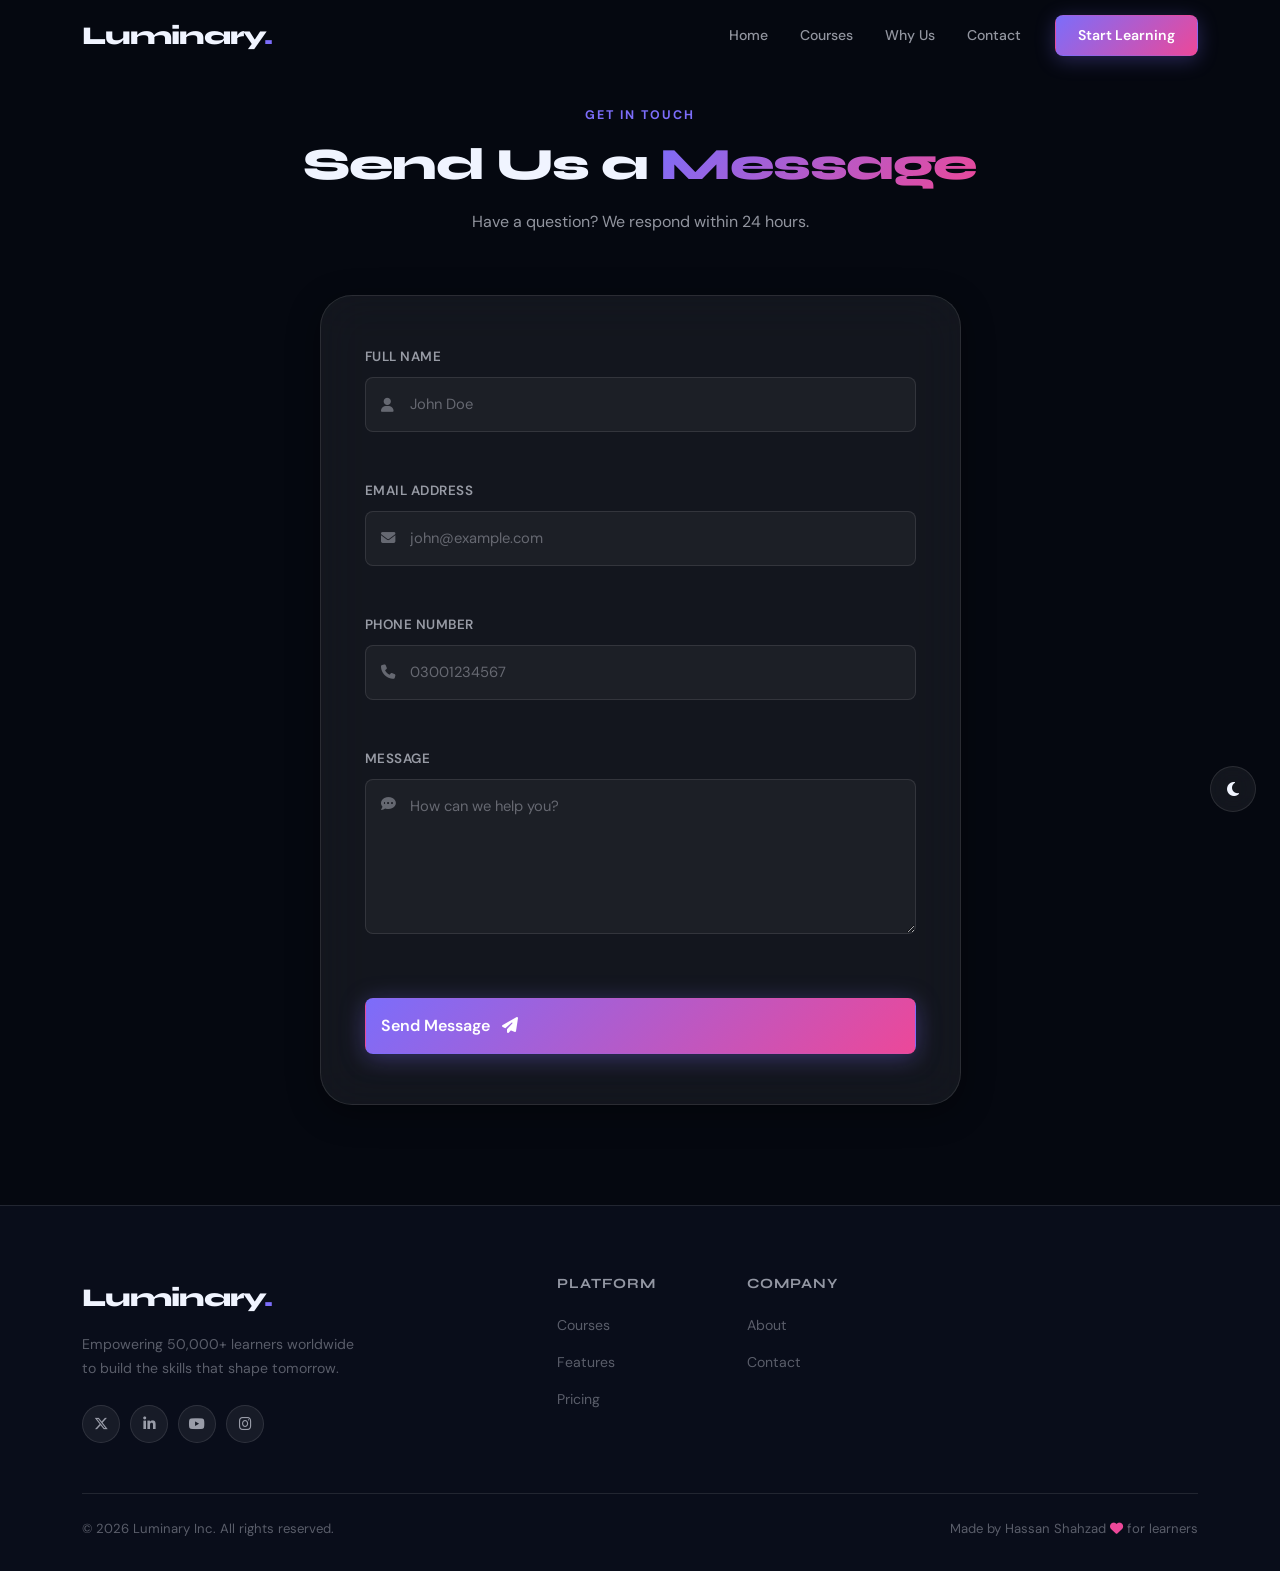
==== contact.html @ 95c2515e "Website Done" ====
<!DOCTYPE html>
<html lang="en" data-theme="dark">

<head>
    <meta charset="UTF-8" />
    <meta name="viewport" content="width=device-width, initial-scale=1.0" />
    <title>Luminary — Premium Learning Platform</title>

    <!-- Bootstrap 5 -->
    <link href="https://cdn.jsdelivr.net/npm/bootstrap@5.3.2/dist/css/bootstrap.min.css" rel="stylesheet" />
    <!-- AOS -->
    <link href="https://unpkg.com/aos@2.3.4/dist/aos.css" rel="stylesheet" />
    <!-- Animate.css -->
    <link href="https://cdnjs.cloudflare.com/ajax/libs/animate.css/4.1.1/animate.min.css" rel="stylesheet" />
    <!-- Font Awesome -->
    <link href="https://cdnjs.cloudflare.com/ajax/libs/font-awesome/6.5.0/css/all.min.css" rel="stylesheet" />
    <!-- Google Fonts -->
    <link
        href="https://fonts.googleapis.com/css2?family=Syne:wght@400;600;700;800&family=DM+Sans:ital,wght@0,300;0,400;0,500;1,300&display=swap"
        rel="stylesheet" />

    <link rel="stylesheet" href="style.css">
</head>

<body>


    <!-- SCROLL TO TOP -->
    <button id="scroll-top" title="Back to top"><i class="fa-solid fa-arrow-up"></i></button>

    <!-- DARK / LIGHT TOGGLE -->
    <button id="theme-toggle" title="Toggle theme">
        <i class="fa-solid fa-moon" id="theme-icon"></i>
    </button>

    <!-- ===================== NAVBAR ===================== -->
    <nav id="mainNav" class="navbar navbar-expand-lg fixed-top">
        <div class="container">
            <a class="navbar-brand" href="index.html">Luminary<span>.</span></a>

            <button class="navbar-toggler" type="button" data-bs-toggle="collapse" data-bs-target="#navMenu">
                <span class="toggler-line"></span>
                <span class="toggler-line"></span>
                <span class="toggler-line"></span>
            </button>

            <div class="collapse navbar-collapse" id="navMenu">
                <ul class="navbar-nav ms-auto align-items-lg-center gap-lg-1">
                    <li class="nav-item"><a class="nav-link" href="index.html">Home</a></li>
                    <li class="nav-item"><a class="nav-link" href="courses.html">Courses</a></li>
                    <li class="nav-item"><a class="nav-link" href="why.html">Why Us</a></li>
                    <li class="nav-item"><a class="nav-link" href="contact.html">Contact</a></li>
                    <li class="nav-item ms-lg-3">
                        <a class="btn btn-nav-cta" href="courses.html">Start Learning</a>
                    </li>
                </ul>
            </div>
        </div>
    </nav>

    <!-- ===================== CONTACT ===================== -->
    <section id="contact" class="section-pad">
        <div class="container">
            <div class="section-header" data-aos="fade-up">
                <span class="section-label">Get In Touch</span>
                <h2>Send Us a <span class="gradient-text">Message</span></h2>
                <p>Have a question? We respond within 24 hours.</p>
            </div>

            <div class="row justify-content-center">
                <div class="col-lg-7" data-aos="fade-up" data-aos-delay="100">
                    <div class="contact-glass">
                        <form id="contactForm" novalidate autocomplete="off">

                            <!-- Name -->
                            <div class="form-group-custom">
                                <label for="cName">Full Name</label>
                                <div class="input-wrap">
                                    <i class="fa-solid fa-user input-icon"></i>
                                    <input type="text" id="cName" name="name" placeholder="John Doe" />
                                    <span class="input-status-icon"></span>
                                </div>
                                <div class="field-feedback"></div>
                            </div>

                            <!-- Email -->
                            <div class="form-group-custom">
                                <label for="cEmail">Email Address</label>
                                <div class="input-wrap">
                                    <i class="fa-solid fa-envelope input-icon"></i>
                                    <input type="email" id="cEmail" name="email" placeholder="john@example.com" />
                                    <span class="input-status-icon"></span>
                                </div>
                                <div class="field-feedback"></div>
                            </div>

                            <!-- Phone -->
                            <div class="form-group-custom">
                                <label for="cPhone">Phone Number</label>
                                <div class="input-wrap">
                                    <i class="fa-solid fa-phone input-icon"></i>
                                    <input type="tel" id="cPhone" name="phone" placeholder="03001234567" />
                                    <span class="input-status-icon"></span>
                                </div>
                                <div class="field-feedback"></div>
                            </div>

                            <!-- Message -->
                            <div class="form-group-custom">
                                <label for="cMessage">Message</label>
                                <div class="input-wrap textarea-wrap">
                                    <i class="fa-solid fa-comment-dots input-icon"></i>
                                    <textarea id="cMessage" name="message" rows="5"
                                        placeholder="How can we help you?"></textarea>
                                    <span class="input-status-icon"></span>
                                </div>
                                <div class="field-feedback"></div>
                            </div>

                            <button type="submit" class="btn btn-primary-glow w-100 ripple-btn" id="submitBtn">
                                <span class="btn-text">Send Message <i class="fa-solid fa-paper-plane ms-2"></i></span>
                                <span class="btn-loader d-none"><i class="fa-solid fa-spinner fa-spin me-2"></i>
                                    Sending…</span>
                            </button>

                        </form>

                        <!-- Success Message -->
                        <div id="successMsg" class="success-alert d-none">
                            <i class="fa-solid fa-circle-check"></i>
                            <div>
                                <strong>Message Sent!</strong>
                                <p>We'll get back to you within 24 hours.</p>
                            </div>
                        </div>
                    </div>
                </div>
            </div>
        </div>
    </section>

    <!-- ===================== FOOTER ===================== -->
    <footer class="site-footer">
        <div class="container">
            <div class="row g-4">
                <div class="col-lg-4">
                    <div class="footer-brand">Luminary<span>.</span></div>
                    <p class="footer-desc">Empowering 50,000+ learners worldwide to build the skills that shape
                        tomorrow.</p>
                    <div class="footer-socials">
                        <a href="https://x.com" aria-label="Twitter"><i class="fa-brands fa-x-twitter"></i></a>
                        <a href="https://pk.linkedin.com/" aria-label="LinkedIn"><i
                                class="fa-brands fa-linkedin-in"></i></a>
                        <a href="https://youtube.com/" aria-label="YouTube"><i class="fa-brands fa-youtube"></i></a>
                        <a href="https://www.instagram.com/" aria-label="Instagram"><i
                                class="fa-brands fa-instagram"></i></a>
                    </div>
                </div>
                <div class="col-6 col-lg-2 offset-lg-1">
                    <h5>Platform</h5>
                    <ul>
                        <li><a href="courses.html">Courses</a></li>
                        <li><a href="why.html">Features</a></li>
                        <li><a href="courses.html">Pricing</a></li>
                    </ul>
                </div>
                <div class="col-6 col-lg-2">
                    <h5>Company</h5>
                    <ul>
                        <li><a href="why.html">About</a></li>
                        <li><a href="contact.html">Contact</a></li>
                    </ul>
                </div>
                <div class="col-6 col-lg-3">
                </div>
            </div>
            <div class="footer-bottom">
                <span>© 2026 Luminary Inc. All rights reserved.</span>
                <span>Made by Hassan Shahzad <i class="fa-solid fa-heart" style="color:#ec4899;"></i> for
                    learners</span>
            </div>
        </div>
    </footer>

    <!-- Scripts -->
    <script src="https://cdn.jsdelivr.net/npm/bootstrap@5.3.2/dist/js/bootstrap.bundle.min.js"></script>
    <script src="https://code.jquery.com/jquery-3.7.1.min.js"></script>
    <script src="https://unpkg.com/aos@2.3.4/dist/aos.js"></script>
    <script src="script.js"></script>
</body>

</html>
---- style.css ----
/* ========================================================
   LUMINARY — Premium Learning Platform
   style.css | Author: Luminary Design System
   ======================================================== */

/* ── 1. CSS CUSTOM PROPERTIES ── */
:root {
  --bg-primary: #050810;
  --bg-secondary: #090d1a;
  --bg-card: rgba(255, 255, 255, 0.04);
  --bg-glass: rgba(255, 255, 255, 0.06);
  --border-glass: rgba(255, 255, 255, 0.1);
  --text-primary: #f0f4ff;
  --text-secondary: rgba(240, 244, 255, 0.6);
  --text-muted: rgba(240, 244, 255, 0.35);
  --accent-violet: #7c6dfa;
  --accent-cyan: #22d3ee;
  --accent-pink: #ec4899;
  --accent-amber: #f59e0b;
  --accent-emerald: #10b981;
  --gradient-primary: linear-gradient(135deg, #7c6dfa 0%, #ec4899 100%);
  --gradient-secondary: linear-gradient(135deg, #22d3ee 0%, #7c6dfa 100%);
  --shadow-glow-violet: 0 0 40px rgba(124, 109, 250, 0.3);
  --shadow-glow-cyan: 0 0 40px rgba(34, 211, 238, 0.3);
  --shadow-card: 0 8px 32px rgba(0, 0, 0, 0.4);
  --radius-sm: 8px;
  --radius-md: 16px;
  --radius-lg: 24px;
  --radius-xl: 32px;
  --font-display: 'Syne', sans-serif;
  --font-body: 'DM Sans', sans-serif;
  --transition: all 0.35s cubic-bezier(0.4, 0, 0.2, 1);
  --navbar-h: 72px;
}

[data-theme="light"] {
  --bg-primary: #f5f7ff;
  --bg-secondary: #eef0fa;
  --bg-card: rgba(255, 255, 255, 0.8);
  --bg-glass: rgba(255, 255, 255, 0.7);
  --border-glass: rgba(0, 0, 0, 0.08);
  --text-primary: #0d0f1a;
  --text-secondary: rgba(13, 15, 26, 0.65);
  --text-muted: rgba(13, 15, 26, 0.38);
  --shadow-card: 0 8px 32px rgba(0, 0, 0, 0.10);
}

/* ── 2. RESET & BASE ── */
*, *::before, *::after { box-sizing: border-box; margin: 0; padding: 0; }

html { scroll-behavior: smooth; scroll-padding-top: var(--navbar-h); }

body {
  font-family: var(--font-body);
  background-color: var(--bg-primary);
  color: var(--text-primary);
  overflow-x: hidden;
  line-height: 1.7;
  font-size: 16px;
  transition: background-color 0.4s, color 0.4s;
}

a { text-decoration: none; color: inherit; }
img { max-width: 100%; }
button { border: none; cursor: pointer; background: none; }

/* ── 3. PAGE LOADER ── */
#page-loader {
  position: fixed;
  inset: 0;
  background: var(--bg-primary);
  z-index: 9999;
  display: flex;
  align-items: center;
  justify-content: center;
  transition: opacity 0.5s ease, visibility 0.5s ease;
}
#page-loader.hidden { opacity: 0; visibility: hidden; }

.loader-inner { text-align: center; }
.loader-logo {
  font-family: var(--font-display);
  font-size: 3rem;
  font-weight: 800;
  color: var(--text-primary);
  letter-spacing: -2px;
  margin-bottom: 24px;
}
.loader-logo span { color: var(--accent-violet); }
.loader-bar {
  width: 200px;
  height: 3px;
  background: var(--border-glass);
  border-radius: 99px;
  overflow: hidden;
  margin: 0 auto;
}
.loader-fill {
  height: 100%;
  width: 0%;
  background: var(--gradient-primary);
  border-radius: 99px;
  animation: loaderFill 1.8s cubic-bezier(0.4, 0, 0.2, 1) forwards;
}
@keyframes loaderFill {
  to { width: 100%; }
}

/* ── 4. SCROLL-TO-TOP ── */
#scroll-top {
  position: fixed;
  bottom: 32px;
  right: 24px;
  width: 46px;
  height: 46px;
  border-radius: 50%;
  background: var(--gradient-primary);
  color: #fff;
  font-size: 1rem;
  display: flex;
  align-items: center;
  justify-content: center;
  box-shadow: var(--shadow-glow-violet);
  opacity: 0;
  visibility: hidden;
  transform: translateY(20px);
  transition: var(--transition);
  z-index: 900;
}
#scroll-top.visible { opacity: 1; visibility: visible; transform: translateY(0); }
#scroll-top:hover { transform: translateY(-3px); box-shadow: 0 0 60px rgba(124, 109, 250, 0.5); }

/* ── 5. THEME TOGGLE ── */
#theme-toggle {
  position: fixed;
  bottom: 88px;
  right: 24px;
  width: 46px;
  height: 46px;
  border-radius: 50%;
  background: var(--bg-glass);
  backdrop-filter: blur(12px);
  border: 1px solid var(--border-glass);
  color: var(--text-primary);
  font-size: 1rem;
  display: flex;
  align-items: center;
  justify-content: center;
  transition: var(--transition);
  z-index: 900;
}
#theme-toggle:hover {
  background: var(--gradient-primary);
  color: #fff;
  box-shadow: var(--shadow-glow-violet);
  transform: rotate(20deg);
}

/* ── 6. NAVBAR ── */
#mainNav {
  height: var(--navbar-h);
  background: transparent;
  border-bottom: 1px solid transparent;
  transition: var(--transition);
  z-index: 800;
}
#mainNav.scrolled {
  background: var(--bg-secondary);
  border-color: var(--border-glass);
  backdrop-filter: blur(20px);
  box-shadow: 0 4px 32px rgba(0,0,0,0.3);
}

.navbar-brand {
  font-family: var(--font-display);
  font-size: 1.6rem;
  font-weight: 800;
  letter-spacing: -1px;
  color: var(--text-primary) !important;
}
.navbar-brand span { color: var(--accent-violet); }

.nav-link {
  font-size: 0.88rem;
  font-weight: 500;
  color: var(--text-secondary) !important;
  padding: 6px 14px !important;
  border-radius: var(--radius-sm);
  transition: var(--transition);
  position: relative;
}
.nav-link::after {
  content: '';
  position: absolute;
  bottom: 2px;
  left: 50%;
  transform: translateX(-50%);
  width: 0;
  height: 2px;
  background: var(--gradient-primary);
  border-radius: 99px;
  transition: var(--transition);
}
.nav-link:hover, .nav-link.active {
  color: var(--text-primary) !important;
}
.nav-link:hover::after, .nav-link.active::after { width: 60%; }

.btn-nav-cta {
  padding: 9px 22px !important;
  border-radius: var(--radius-sm);
  background: var(--gradient-primary);
  color: #fff !important;
  font-size: 0.88rem;
  font-weight: 600;
  transition: var(--transition);
  box-shadow: 0 4px 20px rgba(124, 109, 250, 0.3);
}
.btn-nav-cta:hover {
  transform: translateY(-2px);
  box-shadow: 0 8px 30px rgba(124, 109, 250, 0.5);
}

/* Custom hamburger */
.navbar-toggler {
  border: none !important;
  box-shadow: none !important;
  padding: 4px;
  display: flex;
  flex-direction: column;
  gap: 5px;
}
.toggler-line {
  display: block;
  width: 24px;
  height: 2px;
  background: var(--text-primary);
  border-radius: 99px;
  transition: var(--transition);
}

/* ── 7. HERO ── */
#hero {
  position: relative;
  min-height: 100vh;
  overflow: hidden;
  background: var(--bg-primary);
}

/* Animated gradient blobs */
.hero-bg-blobs { position: absolute; inset: 0; pointer-events: none; }
.blob {
  position: absolute;
  border-radius: 50%;
  filter: blur(80px);
  opacity: 0.18;
  animation: blobFloat 8s ease-in-out infinite;
}
.blob-1 {
  width: 600px; height: 600px;
  background: var(--accent-violet);
  top: -200px; left: -100px;
  animation-delay: 0s;
}
.blob-2 {
  width: 500px; height: 500px;
  background: var(--accent-cyan);
  top: 30%; right: -150px;
  animation-delay: 2.5s;
}
.blob-3 {
  width: 400px; height: 400px;
  background: var(--accent-pink);
  bottom: -100px; left: 30%;
  animation-delay: 5s;
}
@keyframes blobFloat {
  0%, 100% { transform: translate(0, 0) scale(1); }
  50% { transform: translate(20px, -30px) scale(1.05); }
}

/* Grid overlay */
.hero-grid-overlay {
  position: absolute;
  inset: 0;
  background-image:
    linear-gradient(rgba(255,255,255,0.03) 1px, transparent 1px),
    linear-gradient(90deg, rgba(255,255,255,0.03) 1px, transparent 1px);
  background-size: 60px 60px;
  pointer-events: none;
}

.hero-content { position: relative; z-index: 2; }

.hero-badge {
  display: inline-flex;
  align-items: center;
  gap: 8px;
  padding: 7px 18px;
  background: var(--bg-glass);
  backdrop-filter: blur(12px);
  border: 1px solid var(--border-glass);
  border-radius: 99px;
  font-size: 0.8rem;
  font-weight: 600;
  letter-spacing: 0.5px;
  text-transform: uppercase;
  color: var(--accent-violet);
  margin-bottom: 24px;
}
.hero-badge i { font-size: 0.75rem; }

.hero-heading {
  font-family: var(--font-display);
  font-size: clamp(2.6rem, 5vw, 4.2rem);
  font-weight: 800;
  line-height: 1.1;
  letter-spacing: -2px;
  margin-bottom: 24px;
  color: var(--text-primary);
}
.hero-heading em { font-style: italic; opacity: 0.8; }

.gradient-text {
  background: var(--gradient-primary);
  -webkit-background-clip: text;
  -webkit-text-fill-color: transparent;
  background-clip: text;
}

/* Typed cursor */
.typed-text::after {
  content: '|';
  -webkit-text-fill-color: var(--accent-violet);
  animation: blink 0.75s step-end infinite;
}
@keyframes blink { 50% { opacity: 0; } }

.hero-sub {
  font-size: 1.05rem;
  color: var(--text-secondary);
  max-width: 500px;
  margin-bottom: 40px;
  line-height: 1.8;
}

.hero-actions { display: flex; gap: 16px; flex-wrap: wrap; margin-bottom: 40px; }

.hero-trust {
  display: flex;
  align-items: center;
  gap: 14px;
  font-size: 0.88rem;
  color: var(--text-secondary);
}
.trust-avatars { display: flex; }
.trust-avatars img {
  width: 34px;
  height: 34px;
  border-radius: 50%;
  border: 2px solid var(--bg-primary);
  margin-left: -8px;
  object-fit: cover;
}
.trust-avatars img:first-child { margin-left: 0; }
.hero-trust strong { color: var(--text-primary); }

/* Hero illustration */
.hero-illustration {
  position: relative;
  width: 420px;
  height: 420px;
  max-width: 100%;
}

.hero-main-visual {
  position: absolute;
  top: 50%;
  left: 50%;
  transform: translate(-50%, -50%);
  width: 200px;
  height: 200px;
  display: flex;
  align-items: center;
  justify-content: center;
}
.visual-center {
  width: 100px;
  height: 100px;
  border-radius: 50%;
  background: var(--gradient-primary);
  display: flex;
  align-items: center;
  justify-content: center;
  font-size: 2.5rem;
  color: #fff;
  box-shadow: var(--shadow-glow-violet);
  z-index: 2;
  animation: pulse 3s ease-in-out infinite;
}
@keyframes pulse {
  0%, 100% { transform: scale(1); box-shadow: var(--shadow-glow-violet); }
  50% { transform: scale(1.06); box-shadow: 0 0 80px rgba(124,109,250,0.5); }
}

.visual-ring {
  position: absolute;
  border-radius: 50%;
  border: 1px solid var(--border-glass);
  animation: ringRotate linear infinite;
}
.ring-1 { width: 160px; height: 160px; animation-duration: 10s; }
.ring-2 { width: 220px; height: 220px; animation-duration: 16s; animation-direction: reverse; border-color: rgba(124,109,250,0.2); }
.ring-3 { width: 290px; height: 290px; animation-duration: 22s; border-style: dashed; border-color: rgba(34,211,238,0.15); }
@keyframes ringRotate { to { transform: rotate(360deg); } }

.hero-card-float {
  position: absolute;
  display: flex;
  align-items: center;
  gap: 10px;
  padding: 12px 18px;
  background: var(--bg-glass);
  backdrop-filter: blur(20px);
  border: 1px solid var(--border-glass);
  border-radius: var(--radius-md);
  box-shadow: var(--shadow-card);
  font-size: 0.82rem;
  z-index: 3;
  animation: cardFloat 4s ease-in-out infinite;
}
.hero-card-float i {
  font-size: 1.2rem;
  color: var(--accent-violet);
  width: 36px;
  height: 36px;
  background: rgba(124,109,250,0.15);
  border-radius: 8px;
  display: flex;
  align-items: center;
  justify-content: center;
}
.hero-card-float div { display: flex; flex-direction: column; }
.hero-card-float strong { font-size: 0.85rem; font-weight: 600; color: var(--text-primary); }
.hero-card-float span { font-size: 0.74rem; color: var(--text-muted); }

.card-float-1 { top: 20px; left: -30px; animation-delay: 0s; }
.card-float-2 { bottom: 60px; right: -20px; animation-delay: 1.5s; }
.card-float-3 { top: 50%; right: -40px; transform: translateY(-120%); animation-delay: 3s; }

@keyframes cardFloat {
  0%, 100% { transform: translateY(0); }
  50% { transform: translateY(-10px); }
}
.card-float-3 {
  animation-name: cardFloat3;
}
@keyframes cardFloat3 {
  0%, 100% { transform: translateY(-120%); }
  50% { transform: translateY(calc(-120% - 10px)); }
}

/* Scroll cue */
.hero-scroll-cue {
  position: absolute;
  bottom: 40px;
  left: 50%;
  transform: translateX(-50%);
  z-index: 3;
}
.scroll-mouse {
  width: 24px;
  height: 38px;
  border: 2px solid var(--border-glass);
  border-radius: 12px;
  display: flex;
  justify-content: center;
  padding-top: 6px;
}
.scroll-wheel {
  width: 3px;
  height: 8px;
  background: var(--accent-violet);
  border-radius: 99px;
  animation: scrollAnim 2s ease-in-out infinite;
}
@keyframes scrollAnim {
  0% { opacity: 0; transform: translateY(0); }
  50% { opacity: 1; }
  100% { opacity: 0; transform: translateY(12px); }
}

/* ── 8. BUTTONS ── */
.btn-primary-glow {
  padding: 13px 32px;
  border-radius: var(--radius-sm);
  background: var(--gradient-primary);
  color: #fff;
  font-weight: 600;
  font-size: 0.93rem;
  transition: var(--transition);
  position: relative;
  overflow: hidden;
  box-shadow: 0 4px 24px rgba(124,109,250,0.35);
  display: inline-flex;
  align-items: center;
}
.btn-primary-glow::before {
  content: '';
  position: absolute;
  inset: 0;
  background: linear-gradient(135deg, #9b8dff, #f472b6);
  opacity: 0;
  transition: var(--transition);
}
.btn-primary-glow:hover {
  transform: translateY(-2px);
  box-shadow: 0 8px 40px rgba(124,109,250,0.55);
  color: #fff;
}
.btn-primary-glow:hover::before { opacity: 1; }
.btn-primary-glow > * { position: relative; z-index: 1; }

.btn-ghost {
  padding: 13px 32px;
  border-radius: var(--radius-sm);
  background: var(--bg-glass);
  backdrop-filter: blur(12px);
  border: 1px solid var(--border-glass);
  color: var(--text-primary);
  font-weight: 600;
  font-size: 0.93rem;
  transition: var(--transition);
  display: inline-flex;
  align-items: center;
}
.btn-ghost:hover {
  background: var(--gradient-primary);
  border-color: transparent;
  color: #fff;
  transform: translateY(-2px);
}

/* Ripple effect */
.ripple-btn { position: relative; overflow: hidden; }
.ripple {
  position: absolute;
  border-radius: 50%;
  transform: scale(0);
  animation: rippleEffect 0.6s linear;
  background-color: rgba(255, 255, 255, 0.25);
  pointer-events: none;
}
@keyframes rippleEffect {
  to { transform: scale(4); opacity: 0; }
}

/* ── 9. SECTIONS ── */
.section-pad { padding: 100px 0; }

.section-header {
  text-align: center;
  margin-bottom: 60px;
}
.section-label {
  display: inline-block;
  font-size: 0.78rem;
  font-weight: 700;
  text-transform: uppercase;
  letter-spacing: 2px;
  color: var(--accent-violet);
  margin-bottom: 12px;
}
.section-header h2 {
  font-family: var(--font-display);
  font-size: clamp(1.9rem, 3.5vw, 2.8rem);
  font-weight: 800;
  letter-spacing: -1.5px;
  margin-bottom: 16px;
}
.section-header p {
  font-size: 1rem;
  color: var(--text-secondary);
  max-width: 520px;
  margin: 0 auto;
}

/* ── 10. COURSES ── */
.courses-controls {
  display: flex;
  flex-wrap: wrap;
  gap: 16px;
  align-items: center;
  justify-content: space-between;
  margin-bottom: 40px;
}

.search-wrap {
  position: relative;
  flex: 1;
  min-width: 220px;
  max-width: 320px;
}
.search-wrap i {
  position: absolute;
  left: 14px;
  top: 50%;
  transform: translateY(-50%);
  color: var(--text-muted);
  font-size: 0.85rem;
}
.search-wrap input {
  width: 100%;
  padding: 11px 14px 11px 38px;
  background: var(--bg-glass);
  border: 1px solid var(--border-glass);
  border-radius: var(--radius-sm);
  color: var(--text-primary);
  font-family: var(--font-body);
  font-size: 0.9rem;
  outline: none;
  transition: var(--transition);
}
.search-wrap input::placeholder { color: var(--text-muted); }
.search-wrap input:focus { border-color: var(--accent-violet); box-shadow: 0 0 0 3px rgba(124,109,250,0.15); }

.filter-tabs { display: flex; gap: 8px; flex-wrap: wrap; }
.filter-btn {
  padding: 9px 18px;
  border-radius: 99px;
  font-size: 0.83rem;
  font-weight: 600;
  background: var(--bg-glass);
  border: 1px solid var(--border-glass);
  color: var(--text-secondary);
  transition: var(--transition);
}
.filter-btn:hover, .filter-btn.active {
  background: var(--gradient-primary);
  border-color: transparent;
  color: #fff;
  box-shadow: 0 4px 20px rgba(124,109,250,0.3);
}

/* Course Card */
.course-card {
  background: var(--bg-card);
  border: 1px solid var(--border-glass);
  border-radius: var(--radius-lg);
  overflow: hidden;
  transition: var(--transition);
  height: 100%;
  display: flex;
  flex-direction: column;
  position: relative;
}
.course-card:hover {
  transform: translateY(-8px);
  box-shadow: var(--shadow-glow-violet), var(--shadow-card);
  border-color: rgba(124,109,250,0.3);
}

.card-thumb {
  height: 160px;
  background: linear-gradient(135deg, color-mix(in srgb, var(--thumb-color) 80%, black), color-mix(in srgb, var(--thumb-color) 40%, black));
  display: flex;
  align-items: center;
  justify-content: center;
  position: relative;
  font-size: 3rem;
  color: rgba(255,255,255,0.9);
}
.card-badge {
  position: absolute;
  top: 14px;
  right: 14px;
  padding: 4px 12px;
  border-radius: 99px;
  font-size: 0.72rem;
  font-weight: 700;
  background: rgba(255,255,255,0.2);
  backdrop-filter: blur(6px);
  color: #fff;
  text-transform: uppercase;
  letter-spacing: 0.5px;
}

.card-body-inner {
  padding: 22px;
  flex: 1;
  display: flex;
  flex-direction: column;
}
.card-meta {
  display: flex;
  justify-content: space-between;
  font-size: 0.78rem;
  color: var(--text-muted);
  margin-bottom: 12px;
  text-transform: uppercase;
  letter-spacing: 0.5px;
  font-weight: 600;
}
.card-body-inner h3 {
  font-family: var(--font-display);
  font-size: 1.1rem;
  font-weight: 700;
  margin-bottom: 10px;
  letter-spacing: -0.5px;
}
.card-body-inner p {
  font-size: 0.87rem;
  color: var(--text-secondary);
  line-height: 1.65;
  margin-bottom: 18px;
  flex: 1;
}
.card-stats {
  display: flex;
  align-items: center;
  gap: 14px;
  font-size: 0.82rem;
  color: var(--text-muted);
  margin-bottom: 20px;
}
.card-stats i { color: var(--accent-amber); }
.card-price {
  margin-left: auto;
  font-size: 1.05rem;
  font-weight: 700;
  color: var(--text-primary);
}

.btn-card {
  padding: 10px 18px;
  border-radius: var(--radius-sm);
  background: var(--bg-glass);
  border: 1px solid var(--border-glass);
  color: var(--text-primary);
  font-size: 0.85rem;
  font-weight: 600;
  width: 100%;
  text-align: center;
  transition: var(--transition);
  display: flex;
  align-items: center;
  justify-content: center;
  gap: 8px;
  overflow: hidden;
  position: relative;
}
.btn-card i { transition: var(--transition); }
.course-card:hover .btn-card {
  background: var(--gradient-primary);
  border-color: transparent;
  color: #fff;
  box-shadow: 0 4px 20px rgba(124,109,250,0.3);
}
.course-card:hover .btn-card i { transform: translateX(4px); }

/* Hidden courses during filter */
.course-item.hidden { display: none !important; }

.no-results {
  text-align: center;
  padding: 60px 0;
  color: var(--text-muted);
  font-size: 1rem;
}
.no-results i { font-size: 3rem; display: block; margin-bottom: 16px; }

/* ── 11. STATS ── */
.stats-section { background: var(--bg-secondary); }

.stats-glass {
  background: var(--bg-glass);
  backdrop-filter: blur(24px);
  border: 1px solid var(--border-glass);
  border-radius: var(--radius-xl);
  padding: 60px 40px;
  box-shadow: var(--shadow-card);
}

.stat-item { padding: 20px 0; }
.stat-icon {
  width: 56px;
  height: 56px;
  border-radius: var(--radius-md);
  background: var(--gradient-primary);
  display: flex;
  align-items: center;
  justify-content: center;
  font-size: 1.3rem;
  color: #fff;
  margin: 0 auto 16px;
  box-shadow: 0 4px 20px rgba(124,109,250,0.3);
}
.stat-num {
  font-family: var(--font-display);
  font-size: 2.8rem;
  font-weight: 800;
  letter-spacing: -2px;
  color: var(--text-primary);
  display: inline;
}
.stat-plus {
  font-family: var(--font-display);
  font-size: 2rem;
  font-weight: 800;
  color: var(--accent-violet);
  display: inline;
}
.stat-label {
  font-size: 0.85rem;
  font-weight: 600;
  color: var(--text-muted);
  text-transform: uppercase;
  letter-spacing: 1px;
  margin-top: 8px;
}

/* ── 12. WHY CHOOSE US ── */
.why-card {
  background: var(--bg-card);
  border: 1px solid var(--border-glass);
  border-radius: var(--radius-lg);
  padding: 32px 28px;
  transition: var(--transition);
  height: 100%;
}
.why-card:hover {
  transform: translateY(-6px);
  border-color: rgba(124,109,250,0.25);
  box-shadow: var(--shadow-card);
}

.why-icon-wrap {
  width: 60px;
  height: 60px;
  border-radius: var(--radius-md);
  background: color-mix(in srgb, var(--icon-color) 15%, transparent);
  border: 1px solid color-mix(in srgb, var(--icon-color) 30%, transparent);
  display: flex;
  align-items: center;
  justify-content: center;
  font-size: 1.5rem;
  color: var(--icon-color);
  margin-bottom: 20px;
  transition: var(--transition);
}
.why-card:hover .why-icon-wrap {
  background: var(--icon-color);
  color: #fff;
  transform: rotate(-6deg) scale(1.1);
  box-shadow: 0 4px 20px color-mix(in srgb, var(--icon-color) 40%, transparent);
}

.why-card h4 {
  font-family: var(--font-display);
  font-size: 1.05rem;
  font-weight: 700;
  margin-bottom: 10px;
  letter-spacing: -0.5px;
}
.why-card p {
  font-size: 0.88rem;
  color: var(--text-secondary);
  line-height: 1.7;
}

/* ── 13. TESTIMONIALS ── */
.testimonials-section { background: var(--bg-secondary); }

.testi-slide { padding: 0 8px; }

.testi-card {
  background: var(--bg-card);
  border: 1px solid var(--border-glass);
  border-radius: var(--radius-lg);
  padding: 28px;
  height: 100%;
  transition: var(--transition);
}
.testi-card.featured-testi {
  background: linear-gradient(135deg, rgba(124,109,250,0.1), rgba(236,72,153,0.08));
  border-color: rgba(124,109,250,0.3);
}

.testi-stars {
  font-size: 1rem;
  color: var(--accent-amber);
  margin-bottom: 16px;
  letter-spacing: 2px;
}

.testi-card p {
  font-size: 0.91rem;
  color: var(--text-secondary);
  line-height: 1.8;
  font-style: italic;
  margin-bottom: 24px;
}

.testi-author {
  display: flex;
  align-items: center;
  gap: 12px;
}
.testi-author img {
  width: 44px;
  height: 44px;
  border-radius: 50%;
  object-fit: cover;
  border: 2px solid var(--border-glass);
}
.testi-author div { display: flex; flex-direction: column; }
.testi-author strong { font-size: 0.88rem; font-weight: 700; }
.testi-author span { font-size: 0.78rem; color: var(--text-muted); }

.carousel-controls {
  display: flex;
  align-items: center;
  justify-content: center;
  gap: 16px;
  margin-top: 40px;
}
.carousel-ctrl-btn {
  width: 44px;
  height: 44px;
  border-radius: 50%;
  background: var(--bg-glass);
  border: 1px solid var(--border-glass);
  color: var(--text-primary);
  display: flex;
  align-items: center;
  justify-content: center;
  transition: var(--transition);
}
.carousel-ctrl-btn:hover {
  background: var(--gradient-primary);
  border-color: transparent;
  color: #fff;
  box-shadow: var(--shadow-glow-violet);
}
.carousel-indicators-custom { display: flex; gap: 8px; }
.ci-dot {
  width: 8px;
  height: 8px;
  border-radius: 99px;
  background: var(--border-glass);
  border: none;
  transition: var(--transition);
}
.ci-dot.active { width: 24px; background: var(--accent-violet); }

/* ── 14. CTA SECTION ── */
.cta-section {
  position: relative;
  padding: 120px 0;
  overflow: hidden;
}
.cta-parallax-bg {
  position: absolute;
  inset: 0;
  background: linear-gradient(135deg, #0a0520 0%, #050810 50%, #051528 100%);
  z-index: 0;
}
.cta-parallax-bg::before {
  content: '';
  position: absolute;
  inset: 0;
  background:
    radial-gradient(ellipse 60% 50% at 50% 50%, rgba(124,109,250,0.12) 0%, transparent 70%);
}

.cta-glass {
  background: var(--bg-glass);
  backdrop-filter: blur(24px);
  border: 1px solid var(--border-glass);
  border-radius: var(--radius-xl);
  padding: 70px 40px;
  text-align: center;
  position: relative;
  z-index: 1;
}
.cta-glass h2 {
  font-family: var(--font-display);
  font-size: clamp(1.8rem, 3.5vw, 2.8rem);
  font-weight: 800;
  letter-spacing: -1.5px;
  margin-bottom: 16px;
}
.cta-glass p {
  font-size: 1rem;
  color: var(--text-secondary);
  margin-bottom: 36px;
}
.cta-actions { display: flex; flex-direction: column; align-items: center; gap: 16px; }
.cta-note {
  font-size: 0.82rem;
  color: var(--text-muted);
  display: flex;
  align-items: center;
  gap: 6px;
}

/* ── 15. CONTACT FORM ── */
.contact-glass {
  background: var(--bg-glass);
  backdrop-filter: blur(24px);
  border: 1px solid var(--border-glass);
  border-radius: var(--radius-xl);
  padding: 50px 44px;
  box-shadow: var(--shadow-card);
}

.form-group-custom { margin-bottom: 24px; }

.form-group-custom label {
  display: block;
  font-size: 0.84rem;
  font-weight: 600;
  color: var(--text-secondary);
  margin-bottom: 8px;
  text-transform: uppercase;
  letter-spacing: 0.5px;
}

.input-wrap {
  position: relative;
}
.input-icon {
  position: absolute;
  left: 16px;
  top: 50%;
  transform: translateY(-50%);
  color: var(--text-muted);
  font-size: 0.9rem;
  z-index: 1;
  pointer-events: none;
  transition: var(--transition);
}
.textarea-wrap .input-icon { top: 18px; transform: none; }

.input-wrap input,
.input-wrap textarea {
  width: 100%;
  padding: 14px 44px 14px 44px;
  background: var(--bg-card);
  border: 1.5px solid var(--border-glass);
  border-radius: var(--radius-sm);
  color: var(--text-primary);
  font-family: var(--font-body);
  font-size: 0.92rem;
  outline: none;
  transition: var(--transition);
  resize: vertical;
}
.input-wrap input::placeholder,
.input-wrap textarea::placeholder { color: var(--text-muted); }

.input-wrap input:focus,
.input-wrap textarea:focus {
  border-color: var(--accent-violet);
  box-shadow: 0 0 0 3px rgba(124,109,250,0.15);
  background: rgba(124,109,250,0.05);
}
.input-wrap input:focus ~ .input-icon,
.input-wrap textarea:focus ~ .input-icon,
.input-wrap:focus-within .input-icon { color: var(--accent-violet); }

/* Valid state */
.input-wrap.is-valid input,
.input-wrap.is-valid textarea {
  border-color: var(--accent-emerald);
  box-shadow: 0 0 0 3px rgba(16,185,129,0.12);
}
/* Invalid state */
.input-wrap.is-invalid input,
.input-wrap.is-invalid textarea {
  border-color: #f87171;
  box-shadow: 0 0 0 3px rgba(248,113,113,0.12);
}
.input-wrap.is-valid .input-icon { color: var(--accent-emerald); }
.input-wrap.is-invalid .input-icon { color: #f87171; }

/* Status icon */
.input-status-icon {
  position: absolute;
  right: 14px;
  top: 50%;
  transform: translateY(-50%);
  font-size: 0.9rem;
  pointer-events: none;
}
.textarea-wrap .input-status-icon { top: 16px; transform: none; }
.input-wrap.is-valid .input-status-icon::after {
  content: '✔';
  color: var(--accent-emerald);
  font-size: 0.85rem;
}
.input-wrap.is-invalid .input-status-icon::after {
  content: '✘';
  color: #f87171;
  font-size: 0.85rem;
}

/* Field feedback */
.field-feedback {
  font-size: 0.78rem;
  margin-top: 6px;
  min-height: 18px;
  transition: var(--transition);
  padding-left: 2px;
}
.field-feedback.error { color: #f87171; }
.field-feedback.success { color: var(--accent-emerald); }

/* Submit button states */
#submitBtn { margin-top: 8px; font-size: 1rem; padding: 15px; }

/* Success message */
.success-alert {
  display: flex;
  align-items: center;
  gap: 18px;
  background: linear-gradient(135deg, rgba(16,185,129,0.12), rgba(16,185,129,0.06));
  border: 1px solid rgba(16,185,129,0.3);
  border-radius: var(--radius-md);
  padding: 24px 28px;
  margin-top: 24px;
  animation: slideInUp 0.4s cubic-bezier(0.4,0,0.2,1);
}
.success-alert i {
  font-size: 2rem;
  color: var(--accent-emerald);
  flex-shrink: 0;
}
.success-alert strong { font-size: 1rem; font-weight: 700; display: block; margin-bottom: 4px; }
.success-alert p { font-size: 0.87rem; color: var(--text-secondary); margin: 0; }

@keyframes slideInUp {
  from { opacity: 0; transform: translateY(20px); }
  to { opacity: 1; transform: translateY(0); }
}

/* ── 16. FOOTER ── */
.site-footer {
  background: var(--bg-secondary);
  border-top: 1px solid var(--border-glass);
  padding: 70px 0 30px;
}
.footer-brand {
  font-family: var(--font-display);
  font-size: 1.6rem;
  font-weight: 800;
  letter-spacing: -1px;
  margin-bottom: 14px;
}
.footer-brand span { color: var(--accent-violet); }
.footer-desc {
  font-size: 0.88rem;
  color: var(--text-muted);
  max-width: 280px;
  line-height: 1.7;
  margin-bottom: 24px;
}
.footer-socials { display: flex; gap: 10px; }
.footer-socials a {
  width: 38px;
  height: 38px;
  border-radius: 50%;
  background: var(--bg-glass);
  border: 1px solid var(--border-glass);
  display: flex;
  align-items: center;
  justify-content: center;
  color: var(--text-secondary);
  font-size: 0.9rem;
  transition: var(--transition);
}
.footer-socials a:hover {
  background: var(--gradient-primary);
  border-color: transparent;
  color: #fff;
  transform: translateY(-3px);
}
.site-footer h5 {
  font-family: var(--font-display);
  font-size: 0.88rem;
  font-weight: 700;
  text-transform: uppercase;
  letter-spacing: 1px;
  color: var(--text-secondary);
  margin-bottom: 18px;
}
.site-footer ul { list-style: none; padding: 0; }
.site-footer ul li { margin-bottom: 10px; }
.site-footer ul li a {
  font-size: 0.88rem;
  color: var(--text-muted);
  transition: var(--transition);
}
.site-footer ul li a:hover { color: var(--accent-violet); padding-left: 4px; }

.footer-bottom {
  border-top: 1px solid var(--border-glass);
  margin-top: 50px;
  padding-top: 24px;
  display: flex;
  justify-content: space-between;
  flex-wrap: wrap;
  gap: 10px;
  font-size: 0.82rem;
  color: var(--text-muted);
}

/* ── 17. LIGHT MODE OVERRIDES ── */
[data-theme="light"] .hero-grid-overlay {
  background-image:
    linear-gradient(rgba(0,0,0,0.04) 1px, transparent 1px),
    linear-gradient(90deg, rgba(0,0,0,0.04) 1px, transparent 1px);
}
[data-theme="light"] .blob { opacity: 0.1; }
[data-theme="light"] .input-wrap input,
[data-theme="light"] .input-wrap textarea {
  background: rgba(255,255,255,0.9);
}
[data-theme="light"] #mainNav.scrolled {
  background: rgba(245,247,255,0.92);
  box-shadow: 0 4px 24px rgba(0,0,0,0.10);
}

/* ── 18. RESPONSIVE ── */
@media (max-width: 991px) {
  #navMenu {
    background: var(--bg-secondary);
    border: 1px solid var(--border-glass);
    border-radius: var(--radius-md);
    padding: 20px;
    margin-top: 12px;
  }
  .nav-link::after { display: none; }
  .hero-illustration { width: 300px; height: 300px; }
  .card-float-1, .card-float-2, .card-float-3 { display: none; }
  .contact-glass { padding: 36px 28px; }
}

@media (max-width: 767px) {
  .section-pad { padding: 70px 0; }
  .hero-heading { letter-spacing: -1.5px; }
  .hero-illustration { width: 240px; height: 240px; }
  .stats-glass { padding: 40px 20px; }
  .cta-glass { padding: 44px 24px; }
  .courses-controls { flex-direction: column; align-items: stretch; }
  .search-wrap { max-width: 100%; }
  .filter-tabs { justify-content: flex-start; overflow-x: auto; padding-bottom: 4px; }
  .footer-bottom { flex-direction: column; text-align: center; }
}

@media (max-width: 480px) {
  .hero-actions { flex-direction: column; }
  .btn-primary-glow, .btn-ghost { text-align: center; justify-content: center; width: 100%; }
  #scroll-top, #theme-toggle { right: 16px; }
  #theme-toggle { bottom: 80px; }
  #scroll-top { bottom: 28px; }
}

/* ── 19. UTILITY ── */
.d-none { display: none !important; }
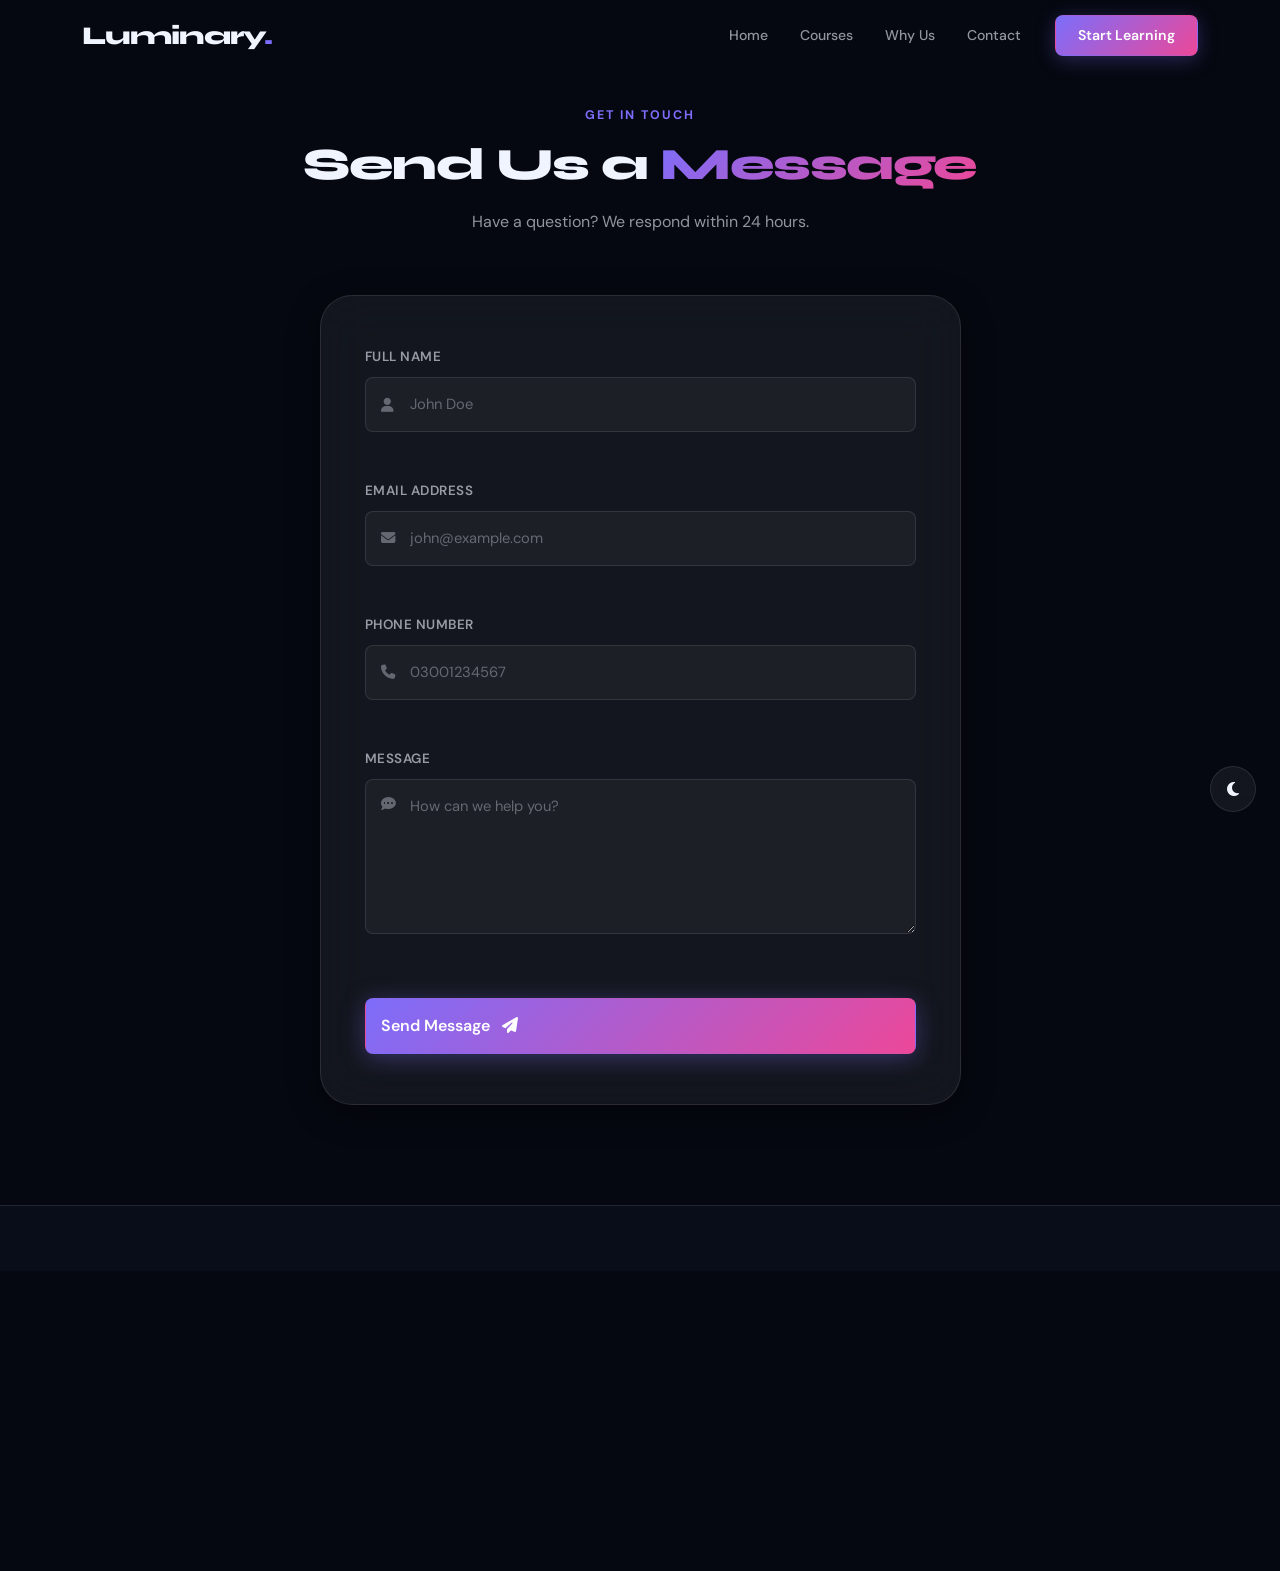
==== commit 39bc6413: "added analytics" ====
--- a/contact.html
+++ b/contact.html
@@ -2,6 +2,15 @@
 <html lang="en" data-theme="dark">
 
 <head>
+    <!-- Google tag (gtag.js) -->
+<script async src="https://www.googletagmanager.com/gtag/js?id=G-MR05DCVB6B"></script>
+<script>
+  window.dataLayer = window.dataLayer || [];
+  function gtag(){dataLayer.push(arguments);}
+  gtag('js', new Date());
+
+  gtag('config', 'G-MR05DCVB6B');
+</script>
     <meta charset="UTF-8" />
     <meta name="viewport" content="width=device-width, initial-scale=1.0" />
     <title>Luminary — Premium Learning Platform</title>
